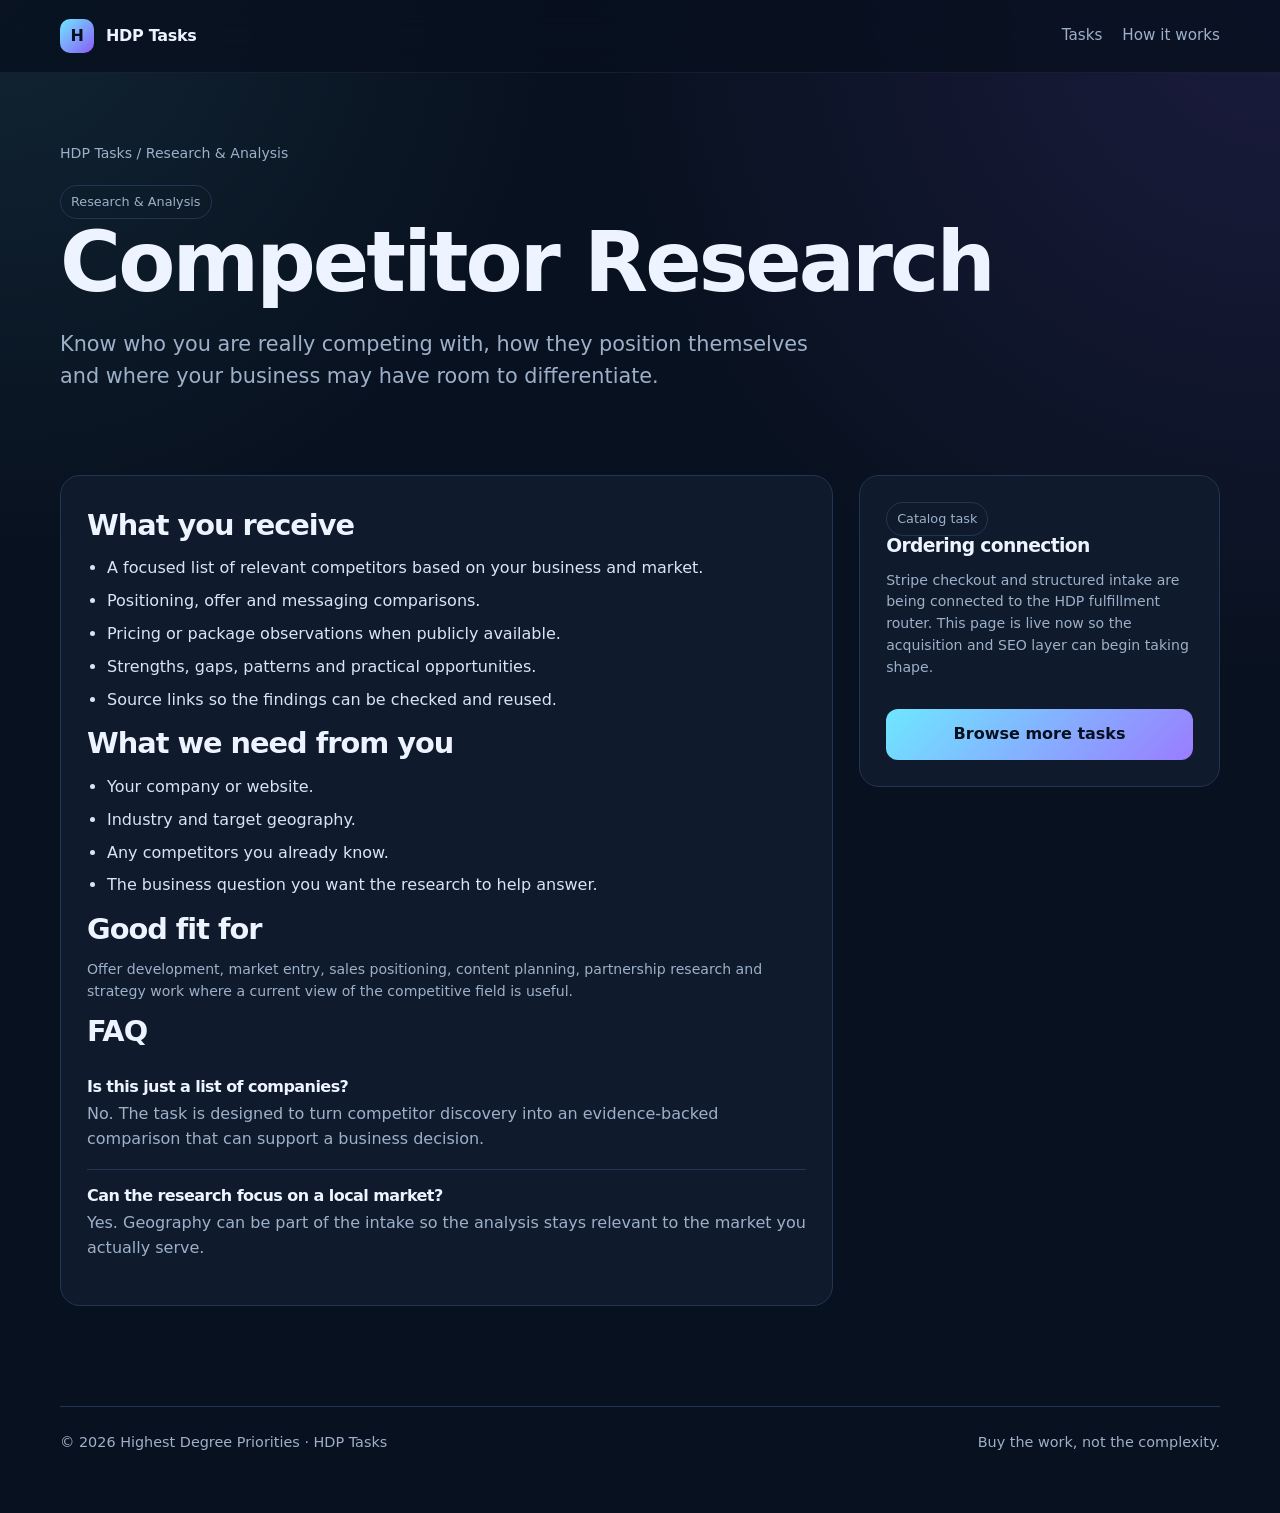
==== competitor-research/index.html @ 2a34d76d "Add competitor research task page" ====
<!doctype html><html lang="en"><head><meta charset="utf-8"><meta name="viewport" content="width=device-width,initial-scale=1"><title>Competitor Research | HDP Tasks</title><meta name="description" content="Get source-backed competitor research covering relevant companies, positioning, offers, pricing observations and practical opportunities."><link rel="canonical" href="https://tasks.highestdegreepriorities.com/competitor-research/"><link rel="stylesheet" href="/assets/styles.css"></head><body><header class="site-header"><div class="wrap nav"><a class="brand" href="/"><span class="mark">H</span><span>HDP Tasks</span></a><nav class="navlinks"><a href="/#tasks">Tasks</a><a href="/#how">How it works</a></nav></div></header><main><section class="task-hero"><div class="wrap"><div class="breadcrumbs"><a href="/">HDP Tasks</a> / Research & Analysis</div><span class="pill">Research & Analysis</span><h1>Competitor Research</h1><p class="lede">Know who you are really competing with, how they position themselves and where your business may have room to differentiate.</p></div></section><div class="wrap task-layout"><article class="content-card"><h2>What you receive</h2><ul><li>A focused list of relevant competitors based on your business and market.</li><li>Positioning, offer and messaging comparisons.</li><li>Pricing or package observations when publicly available.</li><li>Strengths, gaps, patterns and practical opportunities.</li><li>Source links so the findings can be checked and reused.</li></ul><h2>What we need from you</h2><ul><li>Your company or website.</li><li>Industry and target geography.</li><li>Any competitors you already know.</li><li>The business question you want the research to help answer.</li></ul><h2>Good fit for</h2><p class="small">Offer development, market entry, sales positioning, content planning, partnership research and strategy work where a current view of the competitive field is useful.</p><h2>FAQ</h2><div class="faq"><h3>Is this just a list of companies?</h3><p>No. The task is designed to turn competitor discovery into an evidence-backed comparison that can support a business decision.</p></div><div class="faq"><h3>Can the research focus on a local market?</h3><p>Yes. Geography can be part of the intake so the analysis stays relevant to the market you actually serve.</p></div></article><aside class="order-card"><span class="pill">Catalog task</span><h3>Ordering connection</h3><p class="small">Stripe checkout and structured intake are being connected to the HDP fulfillment router. This page is live now so the acquisition and SEO layer can begin taking shape.</p><a class="btn btn-primary" href="/#tasks">Browse more tasks</a></aside></div></main><footer class="footer"><div class="wrap footer-row"><span>© 2026 Highest Degree Priorities · HDP Tasks</span><span>Buy the work, not the complexity.</span></div></footer></body></html>
---- assets/styles.css ----
:root{--bg:#08111f;--panel:#0f1b2d;--panel2:#132239;--text:#edf4ff;--muted:#9eb0c9;--line:#223552;--accent:#6ee7ff;--accent2:#8b5cf6;--good:#86efac;--shadow:0 20px 60px rgba(0,0,0,.28)}*{box-sizing:border-box}html{scroll-behavior:smooth}body{margin:0;font-family:Inter,ui-sans-serif,system-ui,-apple-system,BlinkMacSystemFont,"Segoe UI",sans-serif;background:radial-gradient(circle at top right,rgba(139,92,246,.14),transparent 35%),radial-gradient(circle at top left,rgba(110,231,255,.09),transparent 28%),var(--bg);color:var(--text);line-height:1.55}a{color:inherit;text-decoration:none}.wrap{width:min(1160px,calc(100% - 32px));margin:auto}.site-header{position:sticky;top:0;z-index:20;background:rgba(8,17,31,.82);backdrop-filter:blur(14px);border-bottom:1px solid rgba(255,255,255,.06)}.nav{height:72px;display:flex;align-items:center;justify-content:space-between;gap:24px}.brand{display:flex;align-items:center;gap:12px;font-weight:800;letter-spacing:-.02em}.mark{width:34px;height:34px;border-radius:10px;display:grid;place-items:center;background:linear-gradient(135deg,var(--accent),var(--accent2));color:#08111f;font-weight:900}.navlinks{display:flex;gap:20px;color:var(--muted);font-size:.95rem}.navlinks a:hover{color:var(--text)}.hero{padding:92px 0 58px}.eyebrow{display:inline-flex;gap:8px;align-items:center;border:1px solid var(--line);background:rgba(255,255,255,.03);padding:8px 12px;border-radius:999px;color:#c6d8ef;font-size:.84rem}.dot{width:8px;height:8px;border-radius:999px;background:var(--good);box-shadow:0 0 16px var(--good)}h1,h2,h3{margin:0 0 14px;line-height:1.06;letter-spacing:-.035em}.hero h1{font-size:clamp(3rem,8vw,6.3rem);max-width:900px;margin-top:22px}.gradient{background:linear-gradient(90deg,var(--accent),#b6a0ff);-webkit-background-clip:text;background-clip:text;color:transparent}.lede{font-size:clamp(1.05rem,2vw,1.3rem);max-width:760px;color:var(--muted)}.actions{display:flex;flex-wrap:wrap;gap:12px;margin-top:28px}.btn{display:inline-flex;align-items:center;justify-content:center;padding:13px 18px;border-radius:12px;border:1px solid var(--line);font-weight:700}.btn-primary{background:linear-gradient(135deg,var(--accent),#9a7cff);color:#07111e;border:none}.btn-secondary{background:rgba(255,255,255,.03)}.trust{display:grid;grid-template-columns:repeat(4,1fr);gap:12px;margin-top:54px}.trust div{padding:18px;border:1px solid var(--line);border-radius:16px;background:rgba(255,255,255,.025)}.trust strong{display:block;font-size:1.25rem}.trust span{color:var(--muted);font-size:.88rem}.section{padding:54px 0}.section-head{display:flex;justify-content:space-between;gap:20px;align-items:end;margin-bottom:24px}.section-head h2{font-size:clamp(2rem,4vw,3.2rem)}.section-head p{max-width:600px;color:var(--muted);margin:0}.category-grid{display:grid;grid-template-columns:repeat(4,1fr);gap:14px}.category{padding:22px;border:1px solid var(--line);border-radius:18px;background:linear-gradient(180deg,rgba(255,255,255,.045),rgba(255,255,255,.018));transition:.2s transform,.2s border-color}.category:hover{transform:translateY(-3px);border-color:#4f6b92}.category .icon{font-size:1.5rem}.category h3{font-size:1.05rem;margin-top:12px}.category p{color:var(--muted);font-size:.9rem;margin:0}.tasks{display:grid;grid-template-columns:repeat(3,1fr);gap:16px}.task-card{display:flex;flex-direction:column;min-height:270px;padding:22px;border:1px solid var(--line);border-radius:18px;background:var(--panel)}.task-card .meta{display:flex;justify-content:space-between;gap:12px;color:var(--muted);font-size:.82rem}.task-card h3{font-size:1.35rem;margin-top:18px}.task-card p{color:var(--muted);margin-top:0}.task-card .link{margin-top:auto;color:var(--accent);font-weight:800}.how{display:grid;grid-template-columns:repeat(4,1fr);gap:14px}.step{padding:22px;border-left:2px solid var(--accent);background:rgba(255,255,255,.025);border-radius:0 16px 16px 0}.step b{font-size:.78rem;letter-spacing:.12em;color:var(--accent)}.step h3{font-size:1.1rem;margin-top:10px}.step p{margin:0;color:var(--muted);font-size:.9rem}.callout{padding:36px;border:1px solid #39537a;border-radius:24px;background:linear-gradient(135deg,rgba(110,231,255,.08),rgba(139,92,246,.1));display:flex;justify-content:space-between;gap:26px;align-items:center}.callout h2{font-size:clamp(2rem,4vw,3rem)}.callout p{margin:0;color:var(--muted);max-width:650px}.footer{padding:40px 0 60px;color:var(--muted);font-size:.9rem}.footer-row{display:flex;justify-content:space-between;gap:16px;border-top:1px solid var(--line);padding-top:24px}.task-hero{padding:70px 0 34px}.breadcrumbs{color:var(--muted);font-size:.88rem;margin-bottom:20px}.task-hero h1{font-size:clamp(2.8rem,7vw,5.2rem);max-width:950px}.task-layout{display:grid;grid-template-columns:minmax(0,1.5fr) minmax(280px,.7fr);gap:26px;padding:28px 0 60px}.content-card,.order-card{border:1px solid var(--line);border-radius:20px;background:var(--panel);padding:26px}.content-card h2{font-size:1.8rem;margin-top:8px}.content-card ul{padding-left:20px;color:#d8e5f7}.content-card li{margin:8px 0}.order-card{position:sticky;top:92px;height:max-content}.price{font-size:2.2rem;font-weight:900}.small{color:var(--muted);font-size:.88rem}.order-card .btn{width:100%;margin-top:16px}.pill{display:inline-block;border:1px solid var(--line);border-radius:999px;padding:6px 10px;color:var(--muted);font-size:.8rem}.faq{border-top:1px solid var(--line);padding:18px 0}.faq:first-of-type{border-top:0}.faq h3{font-size:1rem;margin-bottom:6px}.faq p{margin:0;color:var(--muted)}@media(max-width:900px){.category-grid,.how{grid-template-columns:repeat(2,1fr)}.tasks{grid-template-columns:repeat(2,1fr)}.task-layout{grid-template-columns:1fr}.order-card{position:static}.trust{grid-template-columns:repeat(2,1fr)}}@media(max-width:640px){.navlinks{display:none}.hero{padding-top:64px}.category-grid,.tasks,.how,.trust{grid-template-columns:1fr}.callout,.footer-row,.section-head{align-items:flex-start;flex-direction:column}.task-card{min-height:230px}}
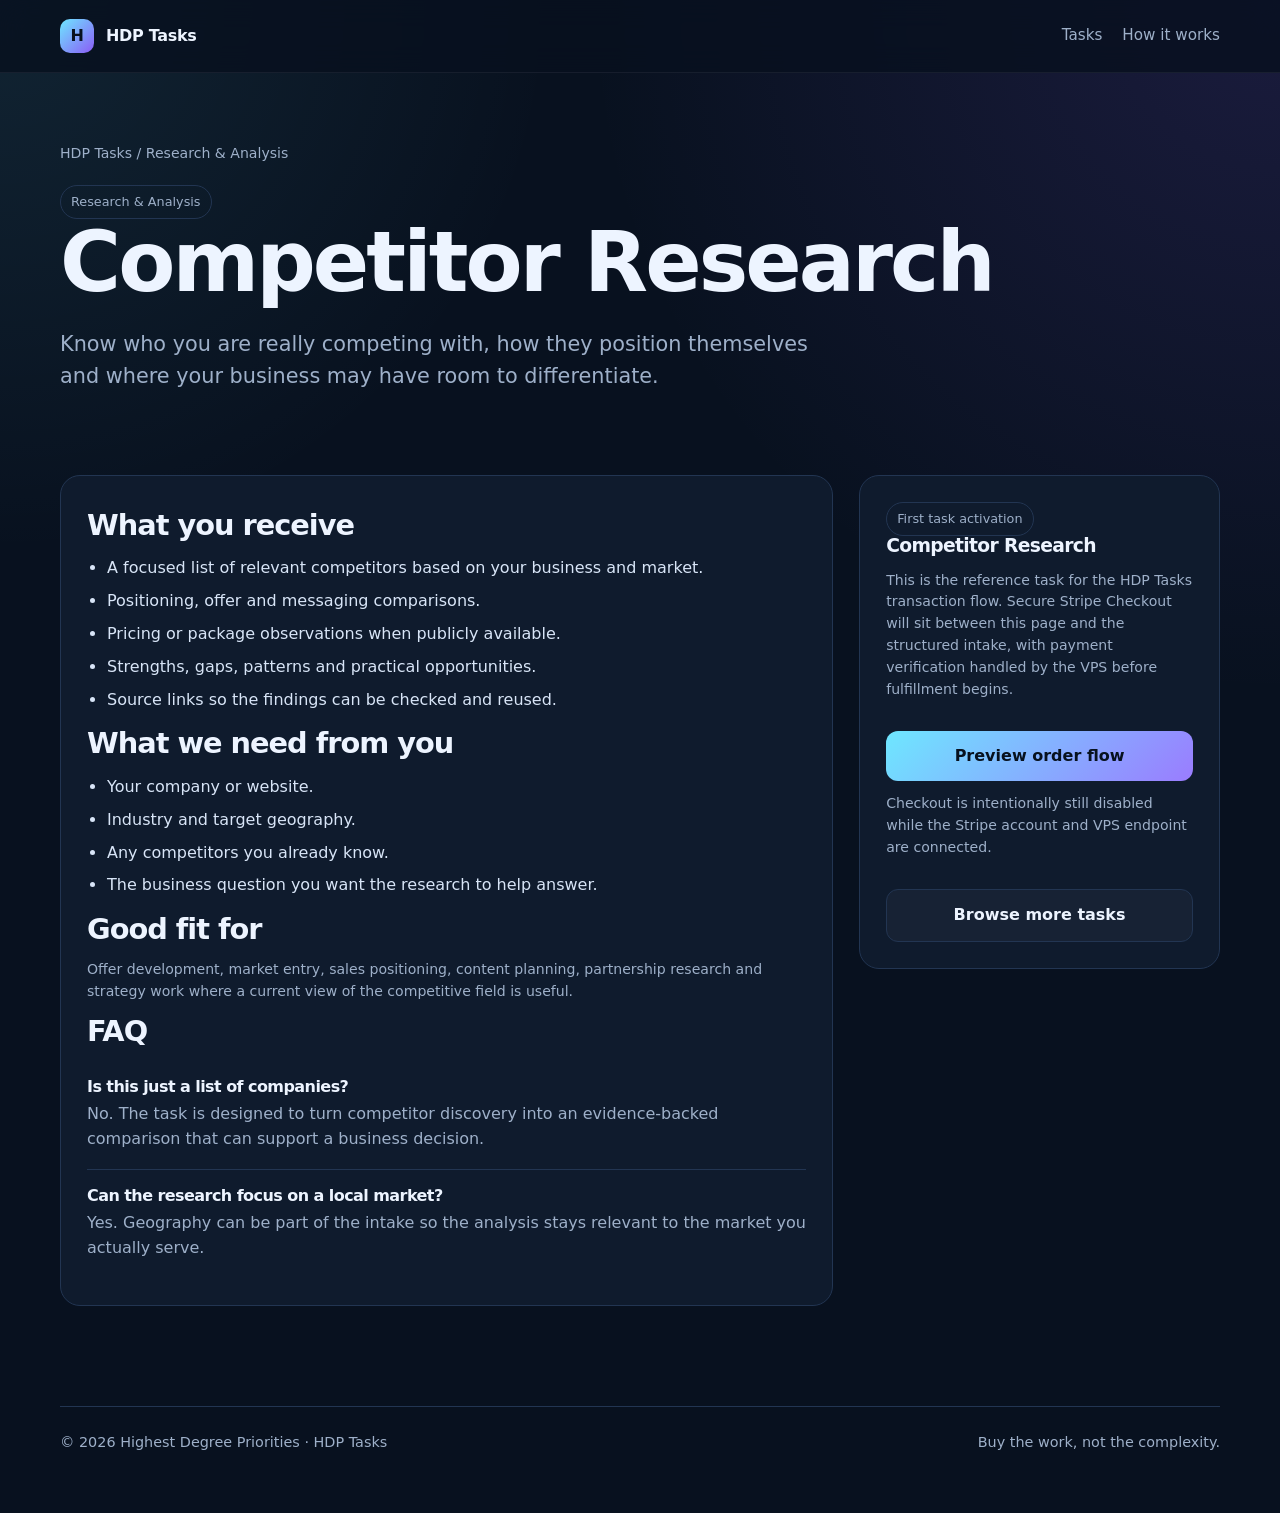
==== commit 699cd980: "Prepare competitor research task for checkout and intake" ====
--- a/competitor-research/index.html
+++ b/competitor-research/index.html
@@ -1 +1 @@
-<!doctype html><html lang="en"><head><meta charset="utf-8"><meta name="viewport" content="width=device-width,initial-scale=1"><title>Competitor Research | HDP Tasks</title><meta name="description" content="Get source-backed competitor research covering relevant companies, positioning, offers, pricing observations and practical opportunities."><link rel="canonical" href="https://tasks.highestdegreepriorities.com/competitor-research/"><link rel="stylesheet" href="/assets/styles.css"></head><body><header class="site-header"><div class="wrap nav"><a class="brand" href="/"><span class="mark">H</span><span>HDP Tasks</span></a><nav class="navlinks"><a href="/#tasks">Tasks</a><a href="/#how">How it works</a></nav></div></header><main><section class="task-hero"><div class="wrap"><div class="breadcrumbs"><a href="/">HDP Tasks</a> / Research & Analysis</div><span class="pill">Research & Analysis</span><h1>Competitor Research</h1><p class="lede">Know who you are really competing with, how they position themselves and where your business may have room to differentiate.</p></div></section><div class="wrap task-layout"><article class="content-card"><h2>What you receive</h2><ul><li>A focused list of relevant competitors based on your business and market.</li><li>Positioning, offer and messaging comparisons.</li><li>Pricing or package observations when publicly available.</li><li>Strengths, gaps, patterns and practical opportunities.</li><li>Source links so the findings can be checked and reused.</li></ul><h2>What we need from you</h2><ul><li>Your company or website.</li><li>Industry and target geography.</li><li>Any competitors you already know.</li><li>The business question you want the research to help answer.</li></ul><h2>Good fit for</h2><p class="small">Offer development, market entry, sales positioning, content planning, partnership research and strategy work where a current view of the competitive field is useful.</p><h2>FAQ</h2><div class="faq"><h3>Is this just a list of companies?</h3><p>No. The task is designed to turn competitor discovery into an evidence-backed comparison that can support a business decision.</p></div><div class="faq"><h3>Can the research focus on a local market?</h3><p>Yes. Geography can be part of the intake so the analysis stays relevant to the market you actually serve.</p></div></article><aside class="order-card"><span class="pill">Catalog task</span><h3>Ordering connection</h3><p class="small">Stripe checkout and structured intake are being connected to the HDP fulfillment router. This page is live now so the acquisition and SEO layer can begin taking shape.</p><a class="btn btn-primary" href="/#tasks">Browse more tasks</a></aside></div></main><footer class="footer"><div class="wrap footer-row"><span>© 2026 Highest Degree Priorities · HDP Tasks</span><span>Buy the work, not the complexity.</span></div></footer></body></html>+<!doctype html><html lang="en"><head><meta charset="utf-8"><meta name="viewport" content="width=device-width,initial-scale=1"><title>Competitor Research | HDP Tasks</title><meta name="description" content="Get source-backed competitor research covering relevant companies, positioning, offers, pricing observations and practical opportunities."><link rel="canonical" href="https://tasks.highestdegreepriorities.com/competitor-research/"><link rel="stylesheet" href="/assets/styles.css"></head><body><header class="site-header"><div class="wrap nav"><a class="brand" href="/"><span class="mark">H</span><span>HDP Tasks</span></a><nav class="navlinks"><a href="/#tasks">Tasks</a><a href="/#how">How it works</a></nav></div></header><main><section class="task-hero"><div class="wrap"><div class="breadcrumbs"><a href="/">HDP Tasks</a> / Research & Analysis</div><span class="pill">Research & Analysis</span><h1>Competitor Research</h1><p class="lede">Know who you are really competing with, how they position themselves and where your business may have room to differentiate.</p></div></section><div class="wrap task-layout"><article class="content-card"><h2>What you receive</h2><ul><li>A focused list of relevant competitors based on your business and market.</li><li>Positioning, offer and messaging comparisons.</li><li>Pricing or package observations when publicly available.</li><li>Strengths, gaps, patterns and practical opportunities.</li><li>Source links so the findings can be checked and reused.</li></ul><h2>What we need from you</h2><ul><li>Your company or website.</li><li>Industry and target geography.</li><li>Any competitors you already know.</li><li>The business question you want the research to help answer.</li></ul><h2>Good fit for</h2><p class="small">Offer development, market entry, sales positioning, content planning, partnership research and strategy work where a current view of the competitive field is useful.</p><h2>FAQ</h2><div class="faq"><h3>Is this just a list of companies?</h3><p>No. The task is designed to turn competitor discovery into an evidence-backed comparison that can support a business decision.</p></div><div class="faq"><h3>Can the research focus on a local market?</h3><p>Yes. Geography can be part of the intake so the analysis stays relevant to the market you actually serve.</p></div></article><aside class="order-card"><span class="pill">First task activation</span><h3>Competitor Research</h3><p class="small">This is the reference task for the HDP Tasks transaction flow. Secure Stripe Checkout will sit between this page and the structured intake, with payment verification handled by the VPS before fulfillment begins.</p><a class="btn btn-primary" href="/intake/competitor-research/?preview=1" data-task-checkout="competitor-research">Preview order flow</a><p class="small" style="margin-top:12px">Checkout is intentionally still disabled while the Stripe account and VPS endpoint are connected.</p><a class="btn btn-secondary" href="/#tasks">Browse more tasks</a></aside></div></main><footer class="footer"><div class="wrap footer-row"><span>© 2026 Highest Degree Priorities · HDP Tasks</span><span>Buy the work, not the complexity.</span></div></footer><script src="/assets/checkout.js"></script></body></html>
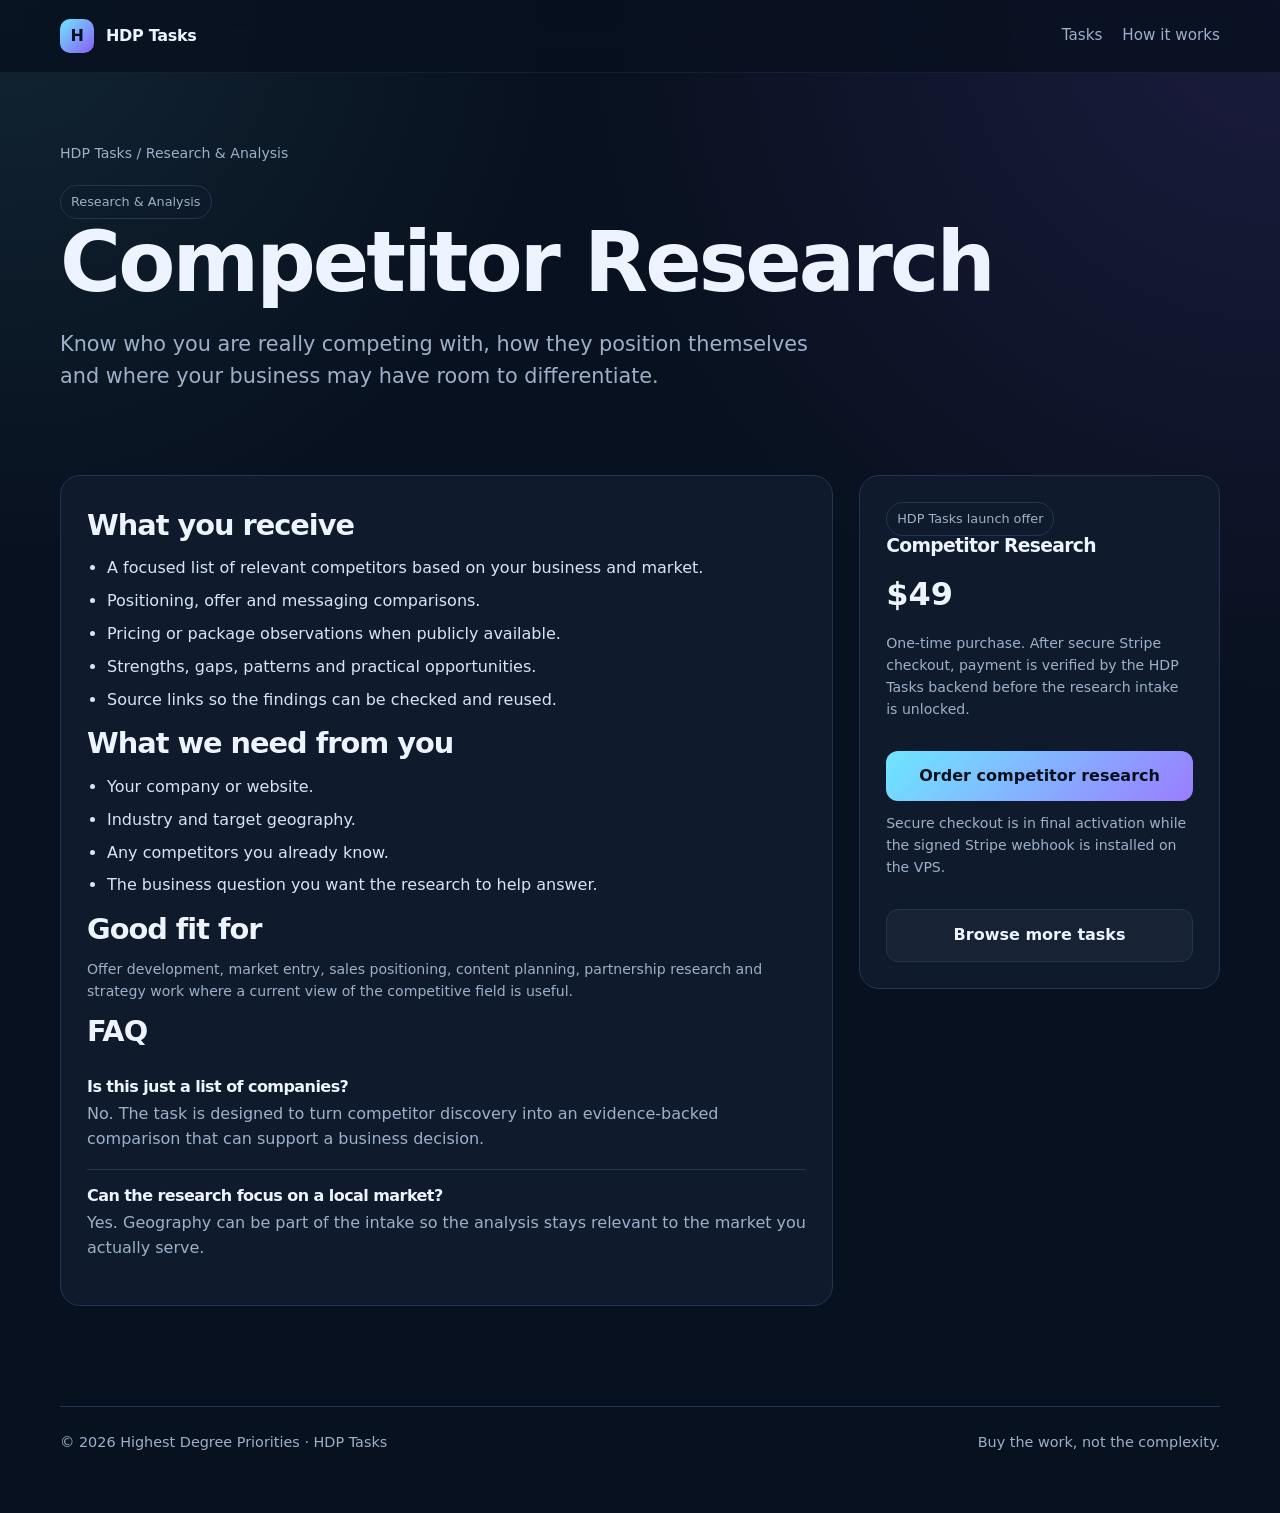
==== commit 520d9455: "Add $49 Competitor Research commercial package" ====
--- a/competitor-research/index.html
+++ b/competitor-research/index.html
@@ -1 +1 @@
-<!doctype html><html lang="en"><head><meta charset="utf-8"><meta name="viewport" content="width=device-width,initial-scale=1"><title>Competitor Research | HDP Tasks</title><meta name="description" content="Get source-backed competitor research covering relevant companies, positioning, offers, pricing observations and practical opportunities."><link rel="canonical" href="https://tasks.highestdegreepriorities.com/competitor-research/"><link rel="stylesheet" href="/assets/styles.css"></head><body><header class="site-header"><div class="wrap nav"><a class="brand" href="/"><span class="mark">H</span><span>HDP Tasks</span></a><nav class="navlinks"><a href="/#tasks">Tasks</a><a href="/#how">How it works</a></nav></div></header><main><section class="task-hero"><div class="wrap"><div class="breadcrumbs"><a href="/">HDP Tasks</a> / Research & Analysis</div><span class="pill">Research & Analysis</span><h1>Competitor Research</h1><p class="lede">Know who you are really competing with, how they position themselves and where your business may have room to differentiate.</p></div></section><div class="wrap task-layout"><article class="content-card"><h2>What you receive</h2><ul><li>A focused list of relevant competitors based on your business and market.</li><li>Positioning, offer and messaging comparisons.</li><li>Pricing or package observations when publicly available.</li><li>Strengths, gaps, patterns and practical opportunities.</li><li>Source links so the findings can be checked and reused.</li></ul><h2>What we need from you</h2><ul><li>Your company or website.</li><li>Industry and target geography.</li><li>Any competitors you already know.</li><li>The business question you want the research to help answer.</li></ul><h2>Good fit for</h2><p class="small">Offer development, market entry, sales positioning, content planning, partnership research and strategy work where a current view of the competitive field is useful.</p><h2>FAQ</h2><div class="faq"><h3>Is this just a list of companies?</h3><p>No. The task is designed to turn competitor discovery into an evidence-backed comparison that can support a business decision.</p></div><div class="faq"><h3>Can the research focus on a local market?</h3><p>Yes. Geography can be part of the intake so the analysis stays relevant to the market you actually serve.</p></div></article><aside class="order-card"><span class="pill">First task activation</span><h3>Competitor Research</h3><p class="small">This is the reference task for the HDP Tasks transaction flow. Secure Stripe Checkout will sit between this page and the structured intake, with payment verification handled by the VPS before fulfillment begins.</p><a class="btn btn-primary" href="/intake/competitor-research/?preview=1" data-task-checkout="competitor-research">Preview order flow</a><p class="small" style="margin-top:12px">Checkout is intentionally still disabled while the Stripe account and VPS endpoint are connected.</p><a class="btn btn-secondary" href="/#tasks">Browse more tasks</a></aside></div></main><footer class="footer"><div class="wrap footer-row"><span>© 2026 Highest Degree Priorities · HDP Tasks</span><span>Buy the work, not the complexity.</span></div></footer><script src="/assets/checkout.js"></script></body></html>+<!doctype html><html lang="en"><head><meta charset="utf-8"><meta name="viewport" content="width=device-width,initial-scale=1"><title>Competitor Research | HDP Tasks</title><meta name="description" content="Get source-backed competitor research covering relevant companies, positioning, offers, pricing observations and practical opportunities."><link rel="canonical" href="https://tasks.highestdegreepriorities.com/competitor-research/"><link rel="stylesheet" href="/assets/styles.css"></head><body><header class="site-header"><div class="wrap nav"><a class="brand" href="/"><span class="mark">H</span><span>HDP Tasks</span></a><nav class="navlinks"><a href="/#tasks">Tasks</a><a href="/#how">How it works</a></nav></div></header><main><section class="task-hero"><div class="wrap"><div class="breadcrumbs"><a href="/">HDP Tasks</a> / Research & Analysis</div><span class="pill">Research & Analysis</span><h1>Competitor Research</h1><p class="lede">Know who you are really competing with, how they position themselves and where your business may have room to differentiate.</p></div></section><div class="wrap task-layout"><article class="content-card"><h2>What you receive</h2><ul><li>A focused list of relevant competitors based on your business and market.</li><li>Positioning, offer and messaging comparisons.</li><li>Pricing or package observations when publicly available.</li><li>Strengths, gaps, patterns and practical opportunities.</li><li>Source links so the findings can be checked and reused.</li></ul><h2>What we need from you</h2><ul><li>Your company or website.</li><li>Industry and target geography.</li><li>Any competitors you already know.</li><li>The business question you want the research to help answer.</li></ul><h2>Good fit for</h2><p class="small">Offer development, market entry, sales positioning, content planning, partnership research and strategy work where a current view of the competitive field is useful.</p><h2>FAQ</h2><div class="faq"><h3>Is this just a list of companies?</h3><p>No. The task is designed to turn competitor discovery into an evidence-backed comparison that can support a business decision.</p></div><div class="faq"><h3>Can the research focus on a local market?</h3><p>Yes. Geography can be part of the intake so the analysis stays relevant to the market you actually serve.</p></div></article><aside class="order-card"><span class="pill">HDP Tasks launch offer</span><h3>Competitor Research</h3><p style="font-size:2rem;font-weight:800;margin:.35rem 0">$49</p><p class="small">One-time purchase. After secure Stripe checkout, payment is verified by the HDP Tasks backend before the research intake is unlocked.</p><a class="btn btn-primary" href="#" data-task-checkout="competitor-research">Order competitor research</a><p class="small" data-checkout-status style="margin-top:12px">Secure checkout is in final activation while the signed Stripe webhook is installed on the VPS.</p><a class="btn btn-secondary" href="/#tasks">Browse more tasks</a></aside></div></main><footer class="footer"><div class="wrap footer-row"><span>© 2026 Highest Degree Priorities · HDP Tasks</span><span>Buy the work, not the complexity.</span></div></footer><script src="/assets/checkout.js"></script></body></html>
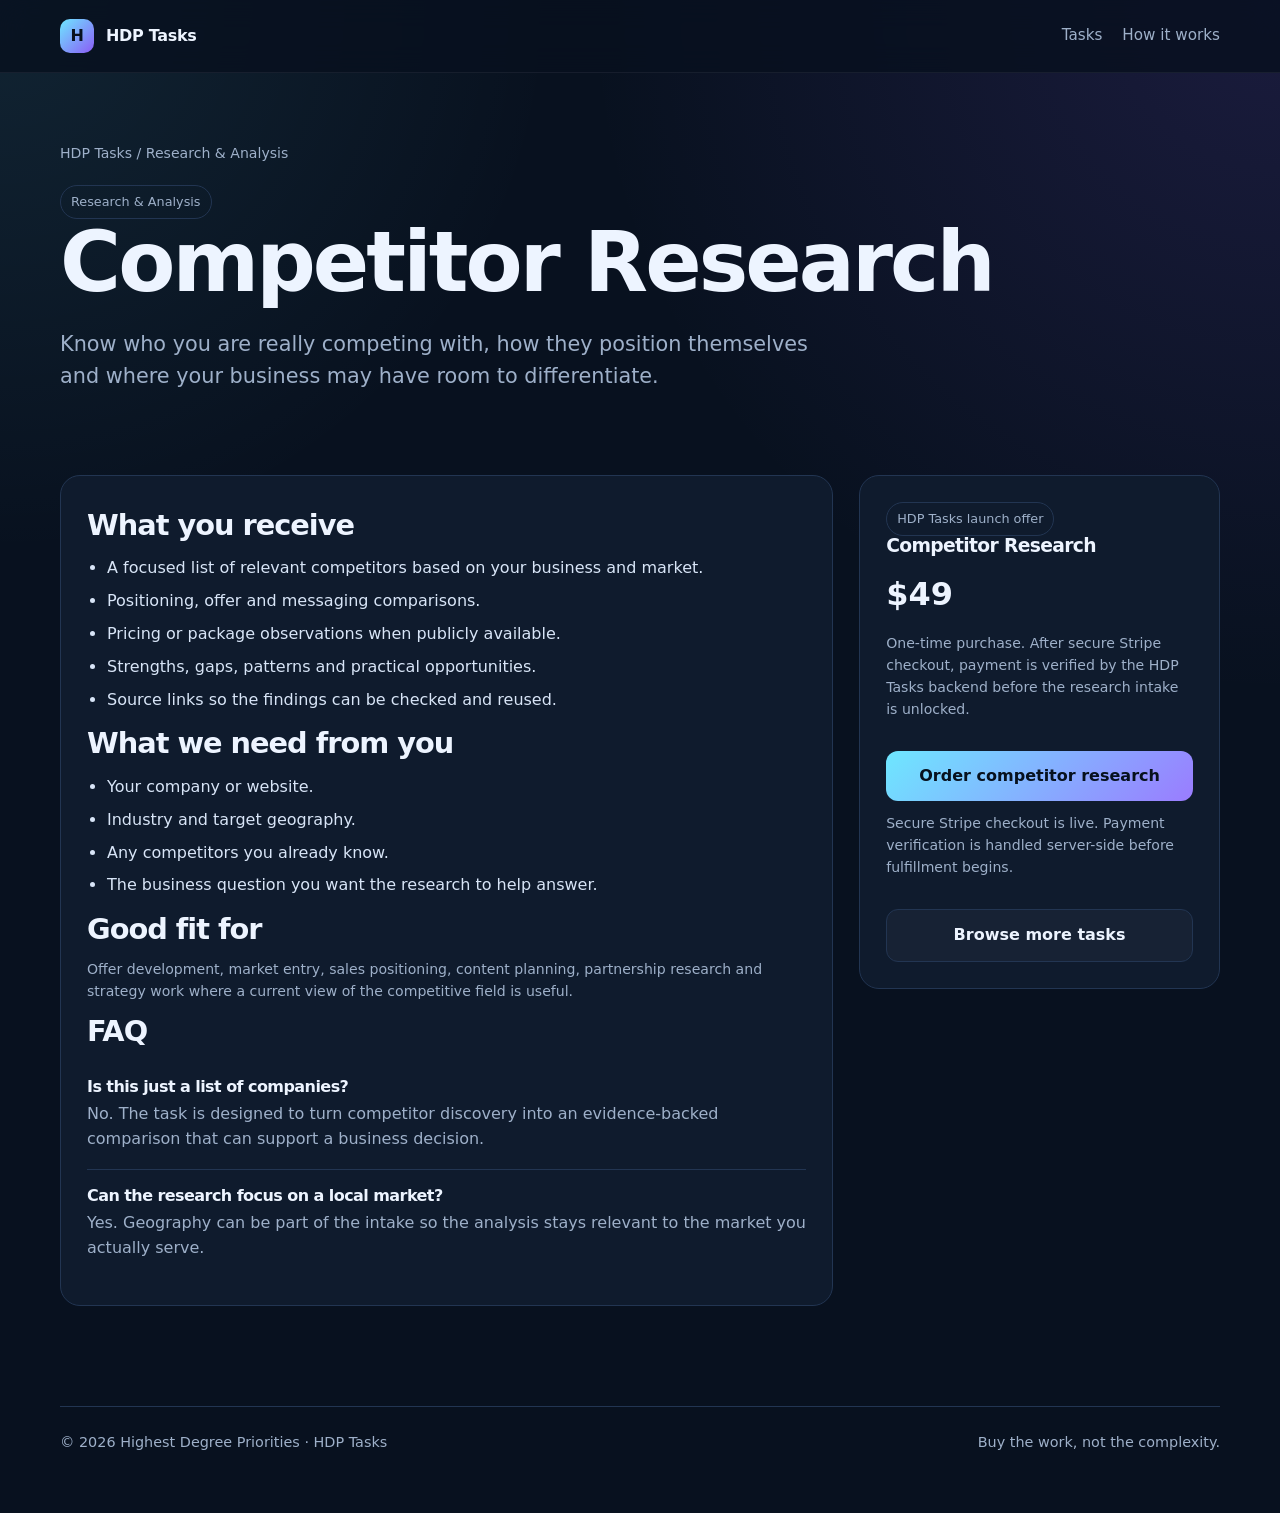
==== commit d4141b96: "Mark Competitor Research checkout live" ====
--- a/competitor-research/index.html
+++ b/competitor-research/index.html
@@ -1 +1 @@
-<!doctype html><html lang="en"><head><meta charset="utf-8"><meta name="viewport" content="width=device-width,initial-scale=1"><title>Competitor Research | HDP Tasks</title><meta name="description" content="Get source-backed competitor research covering relevant companies, positioning, offers, pricing observations and practical opportunities."><link rel="canonical" href="https://tasks.highestdegreepriorities.com/competitor-research/"><link rel="stylesheet" href="/assets/styles.css"></head><body><header class="site-header"><div class="wrap nav"><a class="brand" href="/"><span class="mark">H</span><span>HDP Tasks</span></a><nav class="navlinks"><a href="/#tasks">Tasks</a><a href="/#how">How it works</a></nav></div></header><main><section class="task-hero"><div class="wrap"><div class="breadcrumbs"><a href="/">HDP Tasks</a> / Research & Analysis</div><span class="pill">Research & Analysis</span><h1>Competitor Research</h1><p class="lede">Know who you are really competing with, how they position themselves and where your business may have room to differentiate.</p></div></section><div class="wrap task-layout"><article class="content-card"><h2>What you receive</h2><ul><li>A focused list of relevant competitors based on your business and market.</li><li>Positioning, offer and messaging comparisons.</li><li>Pricing or package observations when publicly available.</li><li>Strengths, gaps, patterns and practical opportunities.</li><li>Source links so the findings can be checked and reused.</li></ul><h2>What we need from you</h2><ul><li>Your company or website.</li><li>Industry and target geography.</li><li>Any competitors you already know.</li><li>The business question you want the research to help answer.</li></ul><h2>Good fit for</h2><p class="small">Offer development, market entry, sales positioning, content planning, partnership research and strategy work where a current view of the competitive field is useful.</p><h2>FAQ</h2><div class="faq"><h3>Is this just a list of companies?</h3><p>No. The task is designed to turn competitor discovery into an evidence-backed comparison that can support a business decision.</p></div><div class="faq"><h3>Can the research focus on a local market?</h3><p>Yes. Geography can be part of the intake so the analysis stays relevant to the market you actually serve.</p></div></article><aside class="order-card"><span class="pill">HDP Tasks launch offer</span><h3>Competitor Research</h3><p style="font-size:2rem;font-weight:800;margin:.35rem 0">$49</p><p class="small">One-time purchase. After secure Stripe checkout, payment is verified by the HDP Tasks backend before the research intake is unlocked.</p><a class="btn btn-primary" href="#" data-task-checkout="competitor-research">Order competitor research</a><p class="small" data-checkout-status style="margin-top:12px">Secure checkout is in final activation while the signed Stripe webhook is installed on the VPS.</p><a class="btn btn-secondary" href="/#tasks">Browse more tasks</a></aside></div></main><footer class="footer"><div class="wrap footer-row"><span>© 2026 Highest Degree Priorities · HDP Tasks</span><span>Buy the work, not the complexity.</span></div></footer><script src="/assets/checkout.js"></script></body></html>+<!doctype html><html lang="en"><head><meta charset="utf-8"><meta name="viewport" content="width=device-width,initial-scale=1"><title>Competitor Research | HDP Tasks</title><meta name="description" content="Get source-backed competitor research covering relevant companies, positioning, offers, pricing observations and practical opportunities."><link rel="canonical" href="https://tasks.highestdegreepriorities.com/competitor-research/"><link rel="stylesheet" href="/assets/styles.css"></head><body><header class="site-header"><div class="wrap nav"><a class="brand" href="/"><span class="mark">H</span><span>HDP Tasks</span></a><nav class="navlinks"><a href="/#tasks">Tasks</a><a href="/#how">How it works</a></nav></div></header><main><section class="task-hero"><div class="wrap"><div class="breadcrumbs"><a href="/">HDP Tasks</a> / Research & Analysis</div><span class="pill">Research & Analysis</span><h1>Competitor Research</h1><p class="lede">Know who you are really competing with, how they position themselves and where your business may have room to differentiate.</p></div></section><div class="wrap task-layout"><article class="content-card"><h2>What you receive</h2><ul><li>A focused list of relevant competitors based on your business and market.</li><li>Positioning, offer and messaging comparisons.</li><li>Pricing or package observations when publicly available.</li><li>Strengths, gaps, patterns and practical opportunities.</li><li>Source links so the findings can be checked and reused.</li></ul><h2>What we need from you</h2><ul><li>Your company or website.</li><li>Industry and target geography.</li><li>Any competitors you already know.</li><li>The business question you want the research to help answer.</li></ul><h2>Good fit for</h2><p class="small">Offer development, market entry, sales positioning, content planning, partnership research and strategy work where a current view of the competitive field is useful.</p><h2>FAQ</h2><div class="faq"><h3>Is this just a list of companies?</h3><p>No. The task is designed to turn competitor discovery into an evidence-backed comparison that can support a business decision.</p></div><div class="faq"><h3>Can the research focus on a local market?</h3><p>Yes. Geography can be part of the intake so the analysis stays relevant to the market you actually serve.</p></div></article><aside class="order-card"><span class="pill">HDP Tasks launch offer</span><h3>Competitor Research</h3><p style="font-size:2rem;font-weight:800;margin:.35rem 0">$49</p><p class="small">One-time purchase. After secure Stripe checkout, payment is verified by the HDP Tasks backend before the research intake is unlocked.</p><a class="btn btn-primary" href="#" data-task-checkout="competitor-research">Order competitor research</a><p class="small" data-checkout-status style="margin-top:12px">Secure Stripe checkout is live. Payment verification is handled server-side before fulfillment begins.</p><a class="btn btn-secondary" href="/#tasks">Browse more tasks</a></aside></div></main><footer class="footer"><div class="wrap footer-row"><span>© 2026 Highest Degree Priorities · HDP Tasks</span><span>Buy the work, not the complexity.</span></div></footer><script src="/assets/checkout.js"></script></body></html>
